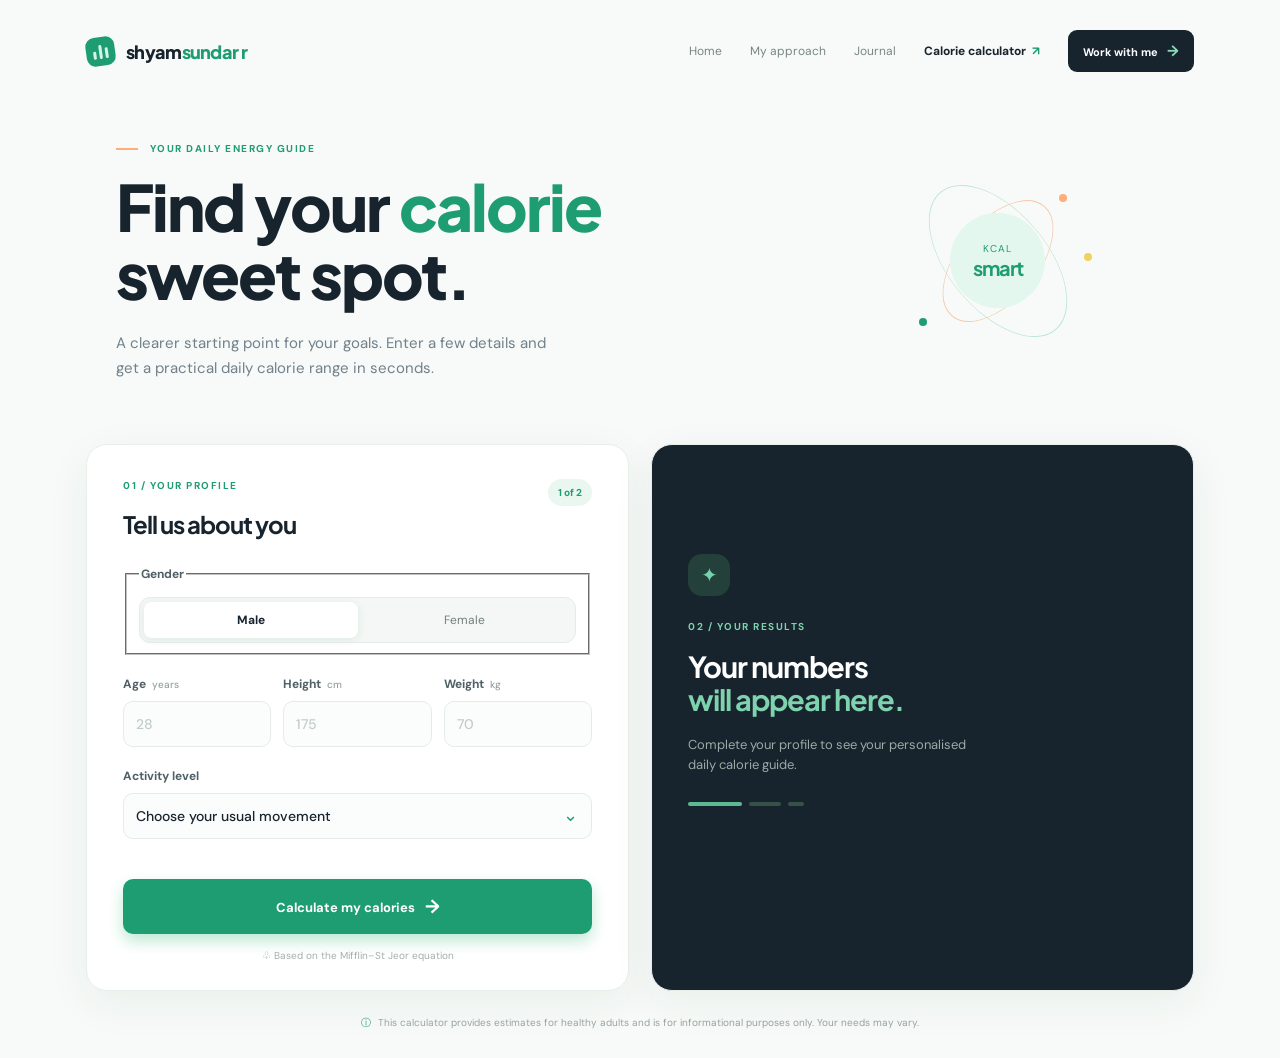
==== calculator.html @ 07dd2980 "First commit" ====
<!doctype html>
<html lang="en"><head><meta charset="UTF-8" /><meta name="viewport" content="width=device-width, initial-scale=1.0" /><meta name="description" content="A simple, modern daily calorie needs calculator." /><title>Calorie Compass — Daily calorie calculator</title><link rel="preconnect" href="https://fonts.googleapis.com" /><link rel="preconnect" href="https://fonts.gstatic.com" crossorigin /><link href="https://fonts.googleapis.com/css2?family=DM+Sans:wght@400;500;600;700&family=Plus+Jakarta+Sans:wght@600;700;800&display=swap" rel="stylesheet" /><link rel="stylesheet" href="styles.css" /></head>
<body class="calculator-page"><div class="page-shell"><header class="site-header"><a class="brand" href="index.html" aria-label="Shyam Sundar R home"><span class="brand-mark" aria-hidden="true"><span></span><span></span><span></span></span><span>shyam<span>sundar r</span></span></a><nav class="main-nav" aria-label="Main navigation"><a href="index.html">Home</a><a href="index.html#approach">My approach</a><a href="blog.html">Journal</a><a class="active" href="calculator.html">Calorie calculator <span>↗</span></a></nav><a class="nav-cta" href="index.html#start">Work with me <span>→</span></a></header>
<main id="top"><section class="hero calculator-hero"><div class="hero-copy"><p class="eyebrow"><span></span> Your daily energy guide</p><h1>Find your <em>calorie</em> sweet spot.</h1><p class="hero-text">A clearer starting point for your goals. Enter a few details and get a practical daily calorie range in seconds.</p></div><div class="hero-orbit" aria-hidden="true"><div class="orbit orbit-one"></div><div class="orbit orbit-two"></div><div class="orbit-core"><span>kcal</span><strong>smart</strong></div><span class="orbit-dot dot-one"></span><span class="orbit-dot dot-two"></span><span class="orbit-dot dot-three"></span></div></section>
<section class="calculator-layout" aria-label="Calorie calculator"><form id="calculator-form" class="card form-card" novalidate><div class="card-heading"><div><p class="section-kicker">01 / Your profile</p><h2>Tell us about you</h2></div><span class="step-badge">1 of 2</span></div><fieldset class="field-group gender-group"><legend>Gender</legend><div class="segmented-control"><label><input type="radio" name="gender" value="male" checked /><span>Male</span></label><label><input type="radio" name="gender" value="female" /><span>Female</span></label></div></fieldset><div class="input-grid"><label class="field-group"><span>Age <small>years</small></span><input id="age" type="number" min="15" max="100" placeholder="28" required /></label><label class="field-group"><span>Height <small>cm</small></span><input id="height" type="number" min="100" max="250" placeholder="175" required /></label><label class="field-group"><span>Weight <small>kg</small></span><input id="weight" type="number" min="30" max="300" placeholder="70" required /></label></div><label class="field-group activity-field" for="activity"><span>Activity level</span><div class="select-wrap"><select id="activity" required><option value="" disabled selected>Choose your usual movement</option><option value="1.2">Mostly sitting — little exercise</option><option value="1.375">Lightly active — 1–3 days/week</option><option value="1.55">Moderately active — 3–5 days/week</option><option value="1.725">Very active — 6–7 days/week</option><option value="1.9">Extra active — physical job + training</option></select></div></label><p id="error-message" class="error-message" role="alert"></p><button class="primary-button" type="submit">Calculate my calories <span aria-hidden="true">→</span></button><p class="form-footnote"><span aria-hidden="true">♧</span> Based on the Mifflin–St Jeor equation</p></form>
<section id="results" class="card results-card" aria-live="polite" aria-label="Your calorie results"><div class="results-empty" id="results-empty"><div class="empty-icon">✦</div><p class="section-kicker">02 / Your results</p><h2>Your numbers<br /><em>will appear here.</em></h2><p>Complete your profile to see your personalised daily calorie guide.</p><div class="empty-line"><span></span><span></span><span></span></div></div><div class="results-filled" id="results-filled" hidden><div class="results-top"><div><p class="section-kicker">02 / Your results</p><h2>Your daily guide</h2></div><span class="result-check">✓ Ready</span></div><div class="maintenance-result"><span>Maintenance calories</span><strong id="maintenance-value">—</strong><small>kcal / day</small></div><div class="goal-results"><div class="goal-row lose"><div class="goal-icon">↓</div><div><strong>Lose weight</strong><span>Gentle, steady progress</span></div><b id="lose-value">—</b><small>kcal</small></div><div class="goal-row gain"><div class="goal-icon">↑</div><div><strong>Gain weight</strong><span>Fuel your next level</span></div><b id="gain-value">—</b><small>kcal</small></div></div><div class="result-tip"><span>✦</span><p><strong>Small steps add up.</strong> Aim for consistency over perfection, and adjust based on how your body responds.</p></div><button class="secondary-button" id="recalculate" type="button">↻ Recalculate</button></div></section></section><footer class="disclaimer"><span>ⓘ</span> This calculator provides estimates for healthy adults and is for informational purposes only. Your needs may vary.</footer></main></div><script src="script.js"></script></body></html>
---- styles.css ----
:root { --ink:#17232d; --muted:#71808a; --soft:#f4f8f5; --line:#e5ece8; --green:#1f9d72; --deep-green:#176b53; --peach:#ffad7b; --white:#fff; }
* { box-sizing:border-box; }
body { margin:0; color:var(--ink); background:#f7faf8; font-family:'DM Sans',sans-serif; }
.page-shell { max-width:1180px; margin:auto; padding:30px 36px 28px; }
.site-header { display:flex; align-items:center; justify-content:space-between; }
.brand { color:var(--ink); text-decoration:none; display:flex; align-items:center; gap:11px; font:800 18px 'Plus Jakarta Sans',sans-serif; letter-spacing:-.7px; }
.brand > span:last-child > span { color:var(--green); }
.brand-mark { width:29px; height:29px; border-radius:9px; background:var(--green); display:flex; align-items:end; justify-content:center; gap:3px; padding:7px; transform:rotate(-8deg); }
.brand-mark span { width:3px; border-radius:3px; background:#d7f3e8; }.brand-mark span:nth-child(1){height:8px}.brand-mark span:nth-child(2){height:14px}.brand-mark span:nth-child(3){height:11px}
.header-note { color:#7c8b88; font-size:12px; letter-spacing:.1px; }.pulse { display:inline-block; width:7px; height:7px; background:#65c69a; border-radius:50%; margin-right:7px; box-shadow:0 0 0 4px #e3f5eb; }
.main-nav { display:flex; align-items:center; gap:28px; margin-left:auto; margin-right:28px; }.main-nav a { color:#788782; font-size:12px; text-decoration:none; transition:.2s; }.main-nav a:hover,.main-nav a.active { color:var(--ink); }.main-nav a.active { font-weight:700; }.main-nav a span { color:var(--green); margin-left:3px; }.nav-cta { background:var(--ink); color:#fff; border-radius:9px; padding:11px 15px; text-decoration:none; font-size:11px; font-weight:700; }.nav-cta span { color:#8cdbb8; margin-left:6px; font-size:15px; }
.hero { display:flex; align-items:center; justify-content:space-between; padding:70px 66px 72px 30px; }.hero-copy { max-width:595px; }.eyebrow,.section-kicker { text-transform:uppercase; letter-spacing:1.5px; font-size:10px; font-weight:700; color:var(--green); margin:0 0 17px; }.eyebrow span { display:inline-block; width:22px; height:2px; vertical-align:middle; margin-right:8px; background:var(--peach); }
h1,h2 { font-family:'Plus Jakarta Sans',sans-serif; letter-spacing:-2px; margin:0; } h1 { font-size:clamp(40px,5vw,64px); line-height:1.07; font-weight:800; } h1 em,h2 em { color:var(--green); font-style:normal; }.hero-text { color:var(--muted); line-height:1.65; max-width:450px; font-size:15px; margin:22px 0 0; }
.hero-orbit { width:190px; height:190px; position:relative; margin-right:35px; }.orbit { position:absolute; border:1px solid #bce6d2; border-radius:50%; }.orbit-one { inset:5px; transform:rotate(50deg) scaleY(.55); }.orbit-two { inset:23px; transform:rotate(-50deg) scaleY(.55); border-color:#f7c8a9; }.orbit-core { background:#e3f7ee; border-radius:50%; width:95px;height:95px; position:absolute; inset:47px; display:flex; align-items:center; justify-content:center; flex-direction:column; color:var(--green); }.orbit-core span { font-size:10px; letter-spacing:1px; text-transform:uppercase; }.orbit-core strong { font:700 20px 'Plus Jakarta Sans'; letter-spacing:-1px; }.orbit-dot { position:absolute;width:8px;height:8px;border-radius:50%;background:var(--peach); }.dot-one{top:28px;right:26px}.dot-two{bottom:30px;left:16px;background:var(--green)}.dot-three{top:87px;right:1px;background:#f1d25f}
.calculator-layout { display:grid; grid-template-columns:1fr 1fr; gap:22px; }.card { background:var(--white); border:1px solid #e8efeb; border-radius:21px; box-shadow:0 12px 45px rgba(35,74,57,.06); }.form-card { padding:34px 36px 28px; }.card-heading,.results-top { display:flex; justify-content:space-between; align-items:flex-start; }.card h2 { font-size:24px; letter-spacing:-1px; }.step-badge { font-size:10px; color:var(--green); background:#e9f7f0; padding:7px 10px; border-radius:20px; font-weight:700; }.field-group { display:block; margin-top:27px; }.field-group > span, legend { color:#4f6067; display:block; font-size:12px; font-weight:700; margin-bottom:9px; } small { color:#94a19f; font-size:10px; font-weight:500; margin-left:3px; }.segmented-control { background:#f4f7f5; border:1px solid var(--line); display:flex; padding:4px; border-radius:11px; }.segmented-control label { flex:1; }.segmented-control input { position:absolute; opacity:0; }.segmented-control span { display:block; text-align:center; border-radius:8px; color:#71807d; padding:10px; font-size:12px; cursor:pointer; }.segmented-control input:checked + span { background:white; color:var(--ink); box-shadow:0 2px 8px #dfe9e2; font-weight:700; }
.input-grid { display:grid; grid-template-columns:repeat(3,1fr); gap:12px; }.input-grid .field-group { margin-top:21px; } input,select { width:100%; border:1px solid var(--line); border-radius:10px; color:var(--ink); background:#fbfdfc; font:500 14px 'DM Sans'; outline:none; padding:13px 12px; transition:.2s; } input:focus,select:focus { border-color:#72c6a2; box-shadow:0 0 0 3px #e1f5eb; } input::placeholder { color:#c2ccca; }.select-wrap { position:relative; }.select-wrap:after { content:'⌄'; position:absolute; right:14px; top:10px; pointer-events:none; color:var(--green); font-size:18px; }.select-wrap select { appearance:none; padding-right:38px; }.activity-field { margin-top:21px; }.primary-button,.secondary-button { border:0; cursor:pointer; font:700 13px 'DM Sans'; transition:transform .2s,box-shadow .2s; }.primary-button { width:100%; color:white; background:var(--green); border-radius:10px; padding:15px; margin-top:25px; box-shadow:0 7px 16px #bde8d4; }.primary-button:hover { transform:translateY(-2px); box-shadow:0 9px 20px #a5dfc3; }.primary-button span { font-size:19px; vertical-align:-1px; margin-left:7px; }.form-footnote { text-align:center; color:#a3aeaa; font-size:10px; margin:15px 0 0; }.error-message { color:#c65c4e; min-height:15px; font-size:11px; margin:10px 0 -10px; }
.results-card { background:var(--ink); color:white; padding:35px 36px 28px; overflow:hidden; position:relative; }.results-empty { min-height:399px; display:flex; flex-direction:column; justify-content:center; }.empty-icon { width:42px;height:42px; display:grid;place-items:center;border-radius:14px;background:#24403b;color:#74d3aa;font-size:20px;margin-bottom:24px; }.results-card .section-kicker { color:#7ed2ad; }.results-card h2 { font-size:29px; line-height:1.16; }.results-empty h2 em { color:#7ed2ad; }.results-empty > p:not(.section-kicker) { color:#9aaba6; font-size:13px; line-height:1.55; max-width:280px; margin:18px 0 27px; }.empty-line { display:flex; gap:7px; }.empty-line span { height:4px; border-radius:5px; background:#365148; }.empty-line span:nth-child(1){width:54px;background:#5cb991}.empty-line span:nth-child(2){width:32px}.empty-line span:nth-child(3){width:16px}.results-filled { min-height:399px; }.results-filled h2 { font-size:27px; }.result-check { background:#254c40;color:#81d5af;border-radius:20px;padding:7px 11px;font-size:10px;font-weight:700; }.maintenance-result { border-bottom:1px solid #345048; margin-top:28px; padding-bottom:22px; }.maintenance-result span { display:block;color:#9aaba6;font-size:11px; }.maintenance-result strong { display:inline-block;font:800 51px 'Plus Jakarta Sans';letter-spacing:-3px;color:#fff;margin-top:4px; }.maintenance-result small { color:#78c9a6; margin-left:8px; }.goal-results { padding:12px 0 5px; }.goal-row { display:grid; grid-template-columns:34px 1fr auto 28px; align-items:center; gap:9px; padding:11px 0; }.goal-icon { width:29px;height:29px;border-radius:9px;background:#29463e;display:grid;place-items:center;color:#6dd0a7;font-size:17px; }.goal-row strong { display:block;font-size:12px; }.goal-row span { display:block;color:#849993;font-size:10px;margin-top:3px; }.goal-row b { font-size:18px; }.goal-row small { color:#829790;margin:0;text-align:right; }.gain .goal-icon { color:#ffb68d; }.result-tip { display:flex;align-items:flex-start;gap:10px;background:#203932;padding:12px;border-radius:10px;margin-top:11px; }.result-tip span { color:#f2b083; }.result-tip p { color:#a8b6b1;font-size:10px;line-height:1.45;margin:0; }.result-tip strong { color:#e2ebe7; }.secondary-button { color:#b9d8cc;background:transparent;border:1px solid #456058;border-radius:9px;padding:10px 14px;margin-top:17px;font-size:11px; }.secondary-button:hover { background:#25473e; }.disclaimer { text-align:center;color:#97a5a1;font-size:10px;margin:25px auto 0; }.disclaimer span { color:var(--green);margin-right:4px; }
@media (max-width:760px) { .page-shell{padding:22px 18px}.header-note{display:none}.hero{padding:55px 5px 48px}.hero-orbit{display:none}.calculator-layout{grid-template-columns:1fr}.form-card,.results-card{padding:28px 24px}.results-empty,.results-filled{min-height:340px}.input-grid{gap:8px} h1{font-size:43px}.hero-text{font-size:14px}.disclaimer{line-height:1.5} }
.coach-hero { display:grid; grid-template-columns:1fr .82fr; gap:50px; align-items:center; padding:72px 30px 70px; }.coach-hero .hero-copy { max-width:560px; }.coach-hero h1 { font-size:clamp(48px,6vw,75px); }.hero-actions { display:flex; align-items:center; gap:27px; margin-top:30px; }.hero-button { display:inline-block; width:auto; text-decoration:none; padding:15px 20px; margin:0; }.text-link,.arrow-link { color:var(--ink); font-weight:700; text-decoration:none; font-size:12px; }.text-link span,.arrow-link span { color:var(--green); font-size:17px; margin-left:7px; }.trust-row { display:flex; align-items:center; gap:12px; margin-top:43px; }.trust-row p { color:#84918d; font-size:10px; line-height:1.55; margin:0; }.trust-row strong { color:var(--ink); }.avatar-stack { display:flex; align-items:center; }.avatar-stack span,.avatar-stack b { width:28px; height:28px; display:grid; place-items:center; border-radius:50%; border:2px solid #f7faf8; margin-left:-6px; background:#c8e9da; color:#286b56; font-size:8px; font-weight:700; }.avatar-stack span:first-child { margin-left:0; background:#f6c09b; color:#8d5d47; }.avatar-stack span:nth-child(2) { background:#e9d6b3; color:#917454; }.avatar-stack b { background:#eef4ef; color:#60726a; font-size:13px; }.coach-portrait { height:410px; max-width:375px; width:100%; justify-self:end; position:relative; background:#dff2e9; border-radius:48% 48% 20px 20px; overflow:hidden; }.portrait-sun { position:absolute; width:270px; height:270px; border-radius:50%; background:#f4c7a6; top:-54px; left:43px; }.portrait-shape { position:absolute; }.portrait-body { width:270px; height:260px; background:#237f63; border-radius:50% 50% 0 0; bottom:-104px; left:57px; }.portrait-head { width:150px; height:178px; background:#ad6a4e; border-radius:48% 48% 45% 45%; top:87px; left:122px; z-index:2; }.portrait-hair { position:absolute; z-index:3; width:162px; height:92px; top:70px; left:116px; background:#243a38; border-radius:55% 48% 30% 25%; transform:rotate(-5deg); }.portrait-shirt { position:absolute; z-index:4; width:110px; height:115px; background:#f2efe4; border-radius:50% 50% 0 0; top:280px; left:141px; transform:rotate(3deg); }.portrait-label { position:absolute; z-index:5; bottom:22px; left:23px; color:#fff; font:700 14px 'Plus Jakarta Sans'; }.portrait-label small { display:block; color:#b8e5d1; margin:5px 0 0; font:400 10px 'DM Sans'; }.leaf { position:absolute; color:#f29b69; font-size:22px; }.leaf-one { top:52px; right:37px; }.leaf-two { bottom:74px; left:37px; color:#6ecaa1; }.stats-strip { display:grid; grid-template-columns:repeat(3,1fr) 1.4fr; background:var(--ink); color:#fff; border-radius:16px; padding:27px 35px; align-items:center; }.stats-strip div { border-right:1px solid #385047; padding:0 26px; }.stats-strip div:first-child { padding-left:0; }.stats-strip strong { display:block; color:#8dd8b6; font:700 25px 'Plus Jakarta Sans'; }.stats-strip span { color:#a7b5b1; display:block; font-size:10px; margin-top:5px; }.stats-strip p { color:#c4d6ce; font:italic 16px 'DM Sans'; line-height:1.45; padding-left:32px; margin:0; }.approach-section { display:grid; grid-template-columns:1fr 1fr; gap:100px; padding:112px 30px 55px; align-items:end; }.approach-section h2,.start-card h2 { font-size:38px; line-height:1.17; }.approach-copy { max-width:390px; }.approach-copy p { color:#71807d; font-size:16px; line-height:1.7; margin:0 0 25px; }.arrow-link { border-bottom:1px solid #cbded5; padding-bottom:9px; display:inline-block; }.pillars { display:grid; grid-template-columns:repeat(3,1fr); gap:16px; padding:0 30px 90px; }.pillars article { border-top:1px solid #d9e5df; padding:20px 7px; }.pillar-number { color:#a9b8b2; font-size:10px; }.pillar-icon { color:var(--green); font-size:27px; margin:27px 0 15px; }.pillars h3 { font:700 16px 'Plus Jakarta Sans'; letter-spacing:-.5px; margin:0 0 10px; }.pillars p { color:#7e8d88; font-size:12px; line-height:1.55; max-width:220px; }.start-card { display:grid; grid-template-columns:1fr 1fr; gap:50px; background:#e4f4eb; border-radius:18px; padding:42px 50px; align-items:center; }.start-card h2 { font-size:31px; }.start-card > div:last-child p { color:#6e827a; font-size:13px; line-height:1.55; max-width:270px; }.start-card .primary-button { display:inline-block; text-decoration:none; width:auto; padding:14px 18px; margin-top:5px; }.site-footer { display:flex; justify-content:space-between; align-items:center; color:#96a39f; font-size:10px; padding:28px 2px 0; }.site-footer a { color:var(--green); text-decoration:none; font-weight:700; }.calculator-hero { padding-bottom:64px; }
@media (max-width:760px) { .main-nav { gap:14px; margin:18px 0 0; order:3; width:100%; justify-content:center; }.site-header { flex-wrap:wrap; }.nav-cta { display:none; }.coach-hero { grid-template-columns:1fr; padding:55px 5px 45px; }.coach-hero h1 { font-size:51px; }.coach-portrait { width:88%; height:310px; justify-self:center; }.portrait-head { top:62px; left:calc(50% - 45px); transform:scale(.78); transform-origin:top left; }.portrait-hair { top:49px; left:calc(50% - 51px); transform:scale(.78); transform-origin:top left; }.portrait-shirt { top:216px; left:calc(50% - 34px); transform:scale(.78); transform-origin:top left; }.portrait-body { left:calc(50% - 72px); bottom:-130px; transform:scale(.8); }.portrait-sun { left:calc(50% - 104px); width:208px; height:208px; }.stats-strip { grid-template-columns:repeat(3,1fr); padding:20px 12px; }.stats-strip div { padding:0 10px; }.stats-strip strong { font-size:19px; }.stats-strip p { display:none; }.approach-section { grid-template-columns:1fr; gap:25px; padding:75px 5px 45px; }.approach-section h2,.start-card h2 { font-size:31px; }.pillars { grid-template-columns:1fr; padding:0 5px 60px; }.pillars article { padding:18px 0; }.pillar-icon { margin:18px 0 10px; }.start-card { grid-template-columns:1fr; gap:10px; padding:30px 25px; }.site-footer { gap:10px; flex-wrap:wrap; }.site-footer span:nth-child(2) { display:none; } }
.blog-heading { max-width:660px; padding:75px 30px 55px; }.blog-heading h1 { font-size:clamp(45px,6vw,70px); }.blog-heading > p:last-child { color:var(--muted); font-size:16px; line-height:1.65; max-width:440px; margin:22px 0 0; }.post-grid { display:grid; grid-template-columns:repeat(2,1fr); gap:24px; padding:0 30px 80px; }.post-card { background:#fff; border:1px solid var(--line); border-radius:17px; overflow:hidden; box-shadow:0 10px 35px rgba(35,74,57,.045); }.featured-post { grid-column:span 2; display:grid; grid-template-columns:1fr 1fr; }.post-art,.article-art { min-height:240px; position:relative; overflow:hidden; display:flex; align-items:center; justify-content:center; }.post-art span,.article-art span { position:absolute; top:18px; left:20px; font-size:11px; font-weight:700; color:#638578; }.post-art b,.article-art b { font:800 36px/1.05 'Plus Jakarta Sans'; letter-spacing:-2px; text-transform:lowercase; text-align:center; color:var(--ink); transform:rotate(-8deg); }.art-habits { background:#f5cfad; }.art-habits:before { content:''; position:absolute; width:190px; height:190px; border:1px solid #df9d79; border-radius:50%; transform:rotate(25deg) scaleX(.65); }.art-plate { background:#d7eddf; }.art-plate:before { content:''; position:absolute; width:190px; height:190px; border:12px solid #f9f4e9; border-radius:50%; box-shadow:0 0 0 1px #a9d3ba; }.art-week { background:#e5e3f5; }.art-week:before { content:'↻'; position:absolute; color:#aaa4d3; font-size:160px; line-height:1; font-weight:300; }.post-content { padding:28px 30px 32px; }.post-meta { color:var(--green); text-transform:uppercase; letter-spacing:1.2px; font-size:9px; font-weight:700; margin:0 0 14px; }.post-content h2 { font-size:23px; line-height:1.2; margin:0 0 13px; }.post-content h2 a { color:var(--ink); text-decoration:none; }.post-content h2 a:hover { color:var(--green); }.post-content > p:not(.post-meta) { color:#7e8d88; font-size:12px; line-height:1.6; max-width:300px; margin:0 0 24px; }.post-content .arrow-link { font-size:11px; }.blog-cta { background:var(--ink); color:#fff; border-radius:17px; margin:0 30px 20px; padding:38px 45px; display:flex; align-items:center; justify-content:space-between; gap:25px; }.blog-cta .section-kicker { color:#7ed2ad; }.blog-cta h2 { font-size:30px; }.blog-cta em { color:#7ed2ad; }.blog-cta .primary-button { display:inline-block; color:#fff; text-decoration:none; width:auto; white-space:nowrap; padding:14px 18px; margin:0; }.article { max-width:740px; margin:0 auto; padding:55px 0 70px; }.back-link { color:var(--green); text-decoration:none; font-size:11px; font-weight:700; }.article > .post-meta { margin-top:55px; }.article h1 { font-size:clamp(42px,5vw,62px); line-height:1.1; margin:0; }.article-deck { color:var(--muted); font-size:17px; line-height:1.6; max-width:550px; margin:20px 0 36px; }.article-art { min-height:275px; border-radius:16px; margin-bottom:40px; }.article-body { max-width:620px; margin:auto; }.article-body p { color:#687873; font-size:16px; line-height:1.8; margin:0 0 22px; }.article-body h2 { font-size:27px; margin:38px 0 15px; }.article-body blockquote { border-left:3px solid var(--peach); color:var(--ink); font:italic 20px/1.5 'Plus Jakarta Sans'; margin:34px 0; padding:5px 0 5px 24px; }.article-signoff { color:var(--ink)!important; margin-top:40px!important; }.article-signoff strong { color:var(--green); font:800 22px 'Plus Jakarta Sans'; }
@media (max-width:760px) { .main-nav { gap:11px; }.main-nav a { font-size:10px; }.blog-heading { padding:55px 5px 40px; }.post-grid { grid-template-columns:1fr; padding:0 5px 55px; }.featured-post { grid-column:span 1; display:block; }.post-art { min-height:190px; }.post-content { padding:24px 22px 27px; }.blog-cta { margin:0 5px 20px; padding:30px 25px; display:block; }.blog-cta h2 { font-size:27px; margin-bottom:25px; }.article { padding:45px 5px 55px; }.article > .post-meta { margin-top:42px; }.article-art { min-height:220px; }.article-body p { font-size:15px; }.article-body blockquote { font-size:17px; } }
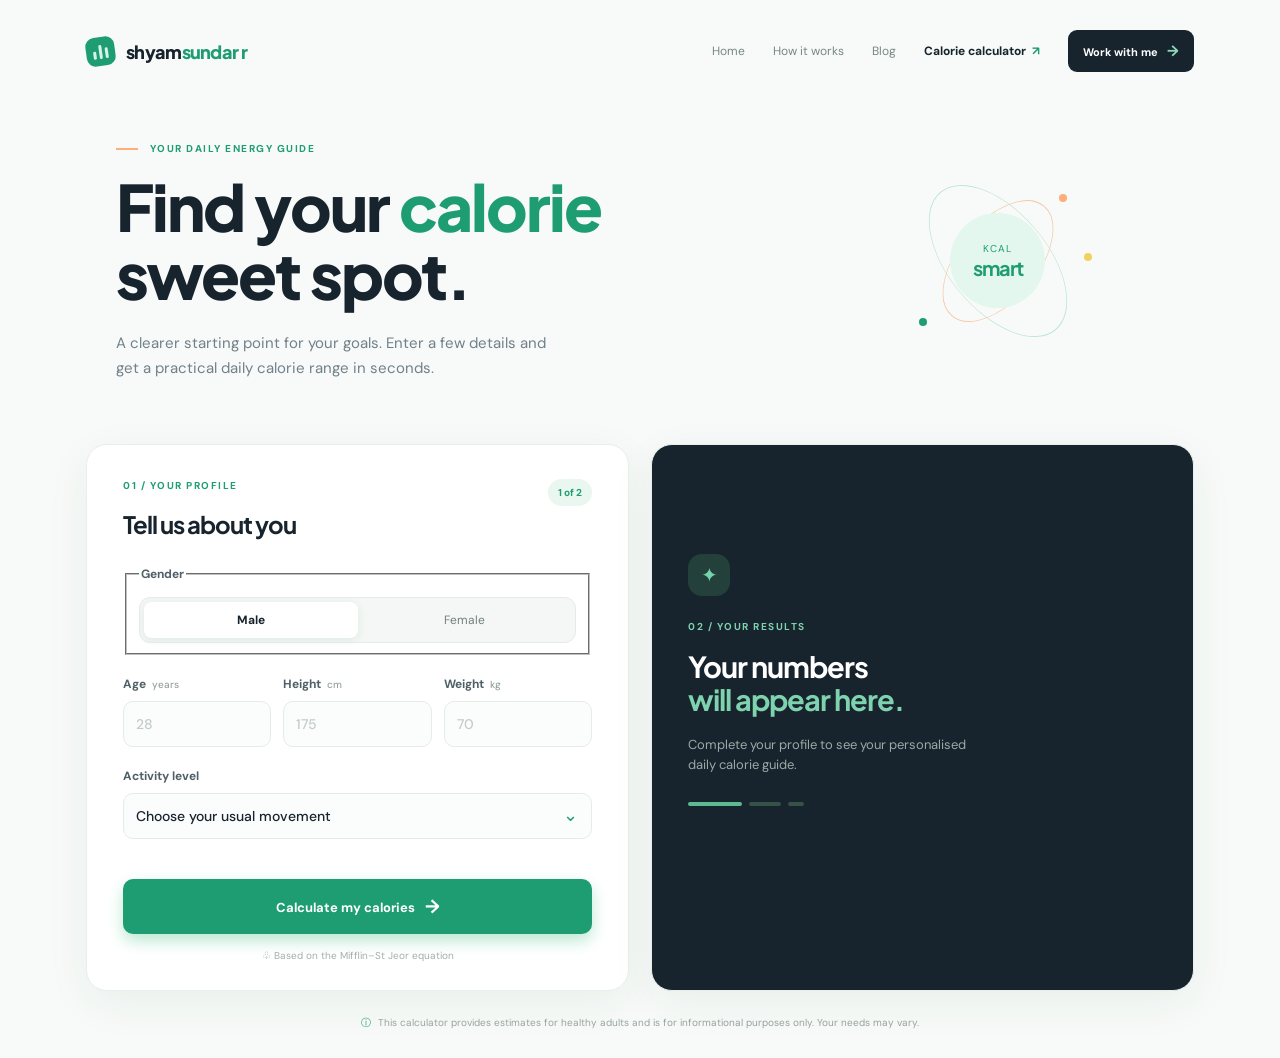
==== commit ccfcc5cd: "Second" ====
--- a/calculator.html
+++ b/calculator.html
@@ -1,6 +1,6 @@
 <!doctype html>
 <html lang="en"><head><meta charset="UTF-8" /><meta name="viewport" content="width=device-width, initial-scale=1.0" /><meta name="description" content="A simple, modern daily calorie needs calculator." /><title>Calorie Compass — Daily calorie calculator</title><link rel="preconnect" href="https://fonts.googleapis.com" /><link rel="preconnect" href="https://fonts.gstatic.com" crossorigin /><link href="https://fonts.googleapis.com/css2?family=DM+Sans:wght@400;500;600;700&family=Plus+Jakarta+Sans:wght@600;700;800&display=swap" rel="stylesheet" /><link rel="stylesheet" href="styles.css" /></head>
-<body class="calculator-page"><div class="page-shell"><header class="site-header"><a class="brand" href="index.html" aria-label="Shyam Sundar R home"><span class="brand-mark" aria-hidden="true"><span></span><span></span><span></span></span><span>shyam<span>sundar r</span></span></a><nav class="main-nav" aria-label="Main navigation"><a href="index.html">Home</a><a href="index.html#approach">My approach</a><a href="blog.html">Journal</a><a class="active" href="calculator.html">Calorie calculator <span>↗</span></a></nav><a class="nav-cta" href="index.html#start">Work with me <span>→</span></a></header>
+<body class="calculator-page"><div class="page-shell"><header class="site-header"><a class="brand" href="index.html" aria-label="Shyam Sundar R home"><span class="brand-mark" aria-hidden="true"><span></span><span></span><span></span></span><span>shyam<span>sundar r</span></span></a><nav class="main-nav" aria-label="Main navigation"><a href="index.html">Home</a><a href="index.html#approach">How it works</a><a href="blog.html">Blog</a><a class="active" href="calculator.html">Calorie calculator <span>↗</span></a></nav><a class="nav-cta" href="index.html#start">Work with me <span>→</span></a></header>
 <main id="top"><section class="hero calculator-hero"><div class="hero-copy"><p class="eyebrow"><span></span> Your daily energy guide</p><h1>Find your <em>calorie</em> sweet spot.</h1><p class="hero-text">A clearer starting point for your goals. Enter a few details and get a practical daily calorie range in seconds.</p></div><div class="hero-orbit" aria-hidden="true"><div class="orbit orbit-one"></div><div class="orbit orbit-two"></div><div class="orbit-core"><span>kcal</span><strong>smart</strong></div><span class="orbit-dot dot-one"></span><span class="orbit-dot dot-two"></span><span class="orbit-dot dot-three"></span></div></section>
 <section class="calculator-layout" aria-label="Calorie calculator"><form id="calculator-form" class="card form-card" novalidate><div class="card-heading"><div><p class="section-kicker">01 / Your profile</p><h2>Tell us about you</h2></div><span class="step-badge">1 of 2</span></div><fieldset class="field-group gender-group"><legend>Gender</legend><div class="segmented-control"><label><input type="radio" name="gender" value="male" checked /><span>Male</span></label><label><input type="radio" name="gender" value="female" /><span>Female</span></label></div></fieldset><div class="input-grid"><label class="field-group"><span>Age <small>years</small></span><input id="age" type="number" min="15" max="100" placeholder="28" required /></label><label class="field-group"><span>Height <small>cm</small></span><input id="height" type="number" min="100" max="250" placeholder="175" required /></label><label class="field-group"><span>Weight <small>kg</small></span><input id="weight" type="number" min="30" max="300" placeholder="70" required /></label></div><label class="field-group activity-field" for="activity"><span>Activity level</span><div class="select-wrap"><select id="activity" required><option value="" disabled selected>Choose your usual movement</option><option value="1.2">Mostly sitting — little exercise</option><option value="1.375">Lightly active — 1–3 days/week</option><option value="1.55">Moderately active — 3–5 days/week</option><option value="1.725">Very active — 6–7 days/week</option><option value="1.9">Extra active — physical job + training</option></select></div></label><p id="error-message" class="error-message" role="alert"></p><button class="primary-button" type="submit">Calculate my calories <span aria-hidden="true">→</span></button><p class="form-footnote"><span aria-hidden="true">♧</span> Based on the Mifflin–St Jeor equation</p></form>
 <section id="results" class="card results-card" aria-live="polite" aria-label="Your calorie results"><div class="results-empty" id="results-empty"><div class="empty-icon">✦</div><p class="section-kicker">02 / Your results</p><h2>Your numbers<br /><em>will appear here.</em></h2><p>Complete your profile to see your personalised daily calorie guide.</p><div class="empty-line"><span></span><span></span><span></span></div></div><div class="results-filled" id="results-filled" hidden><div class="results-top"><div><p class="section-kicker">02 / Your results</p><h2>Your daily guide</h2></div><span class="result-check">✓ Ready</span></div><div class="maintenance-result"><span>Maintenance calories</span><strong id="maintenance-value">—</strong><small>kcal / day</small></div><div class="goal-results"><div class="goal-row lose"><div class="goal-icon">↓</div><div><strong>Lose weight</strong><span>Gentle, steady progress</span></div><b id="lose-value">—</b><small>kcal</small></div><div class="goal-row gain"><div class="goal-icon">↑</div><div><strong>Gain weight</strong><span>Fuel your next level</span></div><b id="gain-value">—</b><small>kcal</small></div></div><div class="result-tip"><span>✦</span><p><strong>Small steps add up.</strong> Aim for consistency over perfection, and adjust based on how your body responds.</p></div><button class="secondary-button" id="recalculate" type="button">↻ Recalculate</button></div></section></section><footer class="disclaimer"><span>ⓘ</span> This calculator provides estimates for healthy adults and is for informational purposes only. Your needs may vary.</footer></main></div><script src="script.js"></script></body></html>
